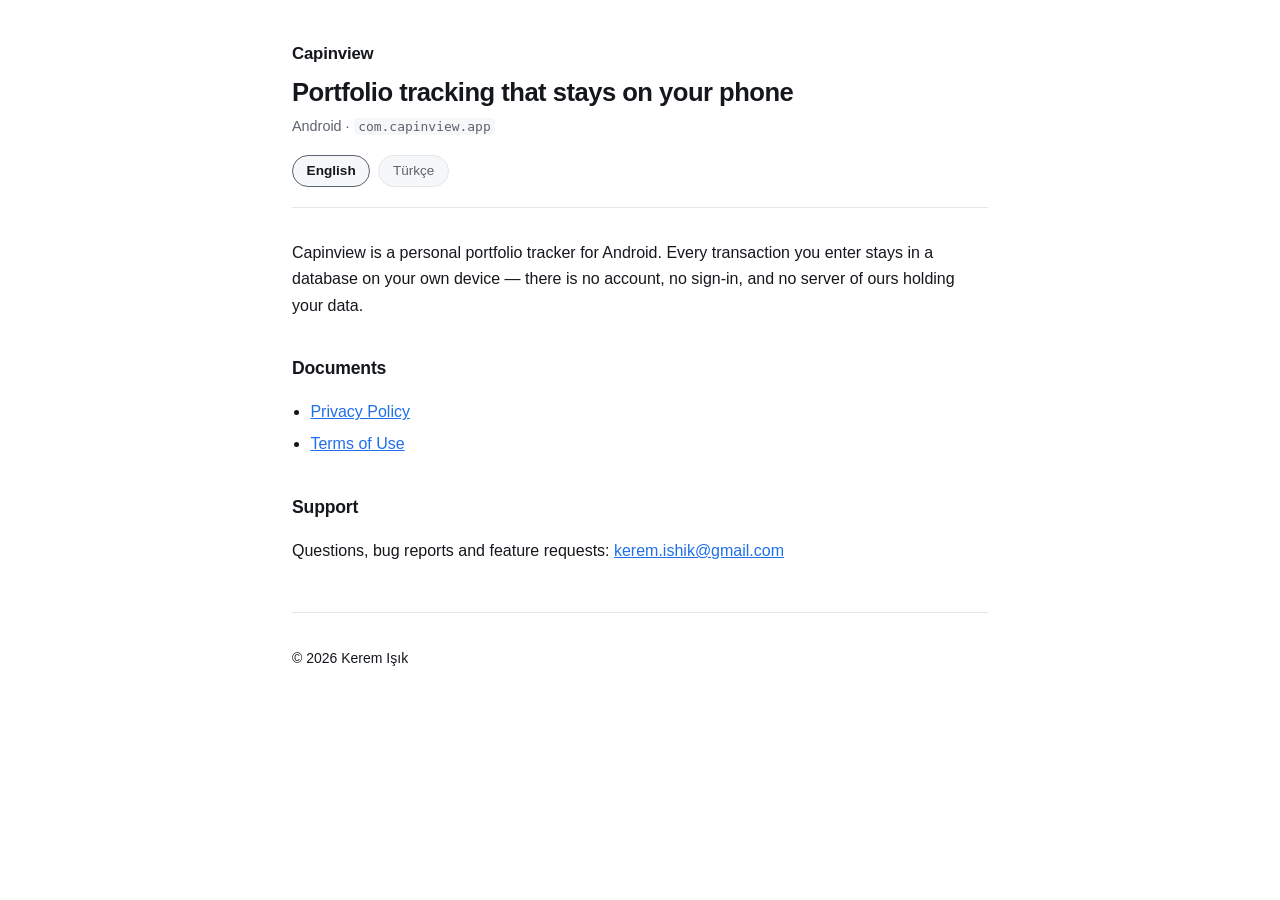
==== index.html @ dc518fc9 "first commit" ====
<!doctype html>
<html lang="en">
<head>
<meta charset="utf-8">
<meta name="viewport" content="width=device-width, initial-scale=1">
<title>Capinview</title>
<link rel="stylesheet" href="_shared.css">
</head>
<body data-active="en">
<main>
<header>
  <div class="brand">Capinview</div>
  <h1 data-lang="en">Portfolio tracking that stays on your phone</h1>
  <h1 data-lang="tr">Telefonunuzdan çıkmayan portföy takibi</h1>
  <p class="meta" data-lang="en">Android · <code>com.capinview.app</code></p>
  <p class="meta" data-lang="tr">Android · <code>com.capinview.app</code></p>
  <div class="switch">
    <button type="button" data-set="en" aria-pressed="true">English</button>
    <button type="button" data-set="tr" aria-pressed="false">Türkçe</button>
  </div>
</header>

<div data-lang="en">
  <p>Capinview is a personal portfolio tracker for Android. Every transaction you enter stays in a
  database on your own device — there is no account, no sign-in, and no server of ours holding your
  data.</p>
  <h2>Documents</h2>
  <ul>
    <li><a href="privacy/">Privacy Policy</a></li>
    <li><a href="terms/">Terms of Use</a></li>
  </ul>
  <h2>Support</h2>
  <p>Questions, bug reports and feature requests:
  <a href="mailto:kerem.ishik@gmail.com">kerem.ishik@gmail.com</a></p>
</div>

<div data-lang="tr">
  <p>Capinview, Android için kişisel bir portföy takip uygulamasıdır. Girdiğiniz her işlem kendi
  cihazınızdaki bir veritabanında kalır — hesap yok, oturum açma yok ve verilerinizi tutan bir
  sunucumuz yok.</p>
  <h2>Belgeler</h2>
  <ul>
    <li><a href="privacy/">Gizlilik Politikası</a></li>
    <li><a href="terms/">Kullanım Koşulları</a></li>
  </ul>
  <h2>Destek</h2>
  <p>Soru, hata bildirimi ve özellik önerileri:
  <a href="mailto:kerem.ishik@gmail.com">kerem.ishik@gmail.com</a></p>
</div>

<footer>
  <p>© 2026 Kerem Işık</p>
</footer>
</main>

<script>
  var body = document.body;
  var buttons = document.querySelectorAll('.switch button');
  function setLang(lang) {
    body.setAttribute('data-active', lang);
    document.documentElement.lang = lang;
    buttons.forEach(function (b) {
      b.setAttribute('aria-pressed', String(b.dataset.set === lang));
    });
    try { localStorage.setItem('capinview-legal-lang', lang); } catch (e) {}
  }
  buttons.forEach(function (b) {
    b.addEventListener('click', function () { setLang(b.dataset.set); });
  });
  var stored = null;
  try { stored = localStorage.getItem('capinview-legal-lang'); } catch (e) {}
  setLang(stored || ((navigator.language || 'en').toLowerCase().indexOf('tr') === 0 ? 'tr' : 'en'));
</script>
</body>
</html>
---- _shared.css ----
:root {
  --bg: #ffffff;
  --surface: #f6f7f9;
  --text: #14171c;
  --muted: #5b636e;
  --rule: #e3e6ea;
  --accent: #1f6feb;
}
@media (prefers-color-scheme: dark) {
  :root {
    --bg: #0f1216;
    --surface: #161a20;
    --text: #e7eaee;
    --muted: #9aa3ae;
    --rule: #262c34;
    --accent: #6ea8fe;
  }
}
* { box-sizing: border-box; }
html { -webkit-text-size-adjust: 100%; }
body {
  margin: 0;
  background: var(--bg);
  color: var(--text);
  font: 16px/1.65 -apple-system, BlinkMacSystemFont, "Segoe UI", Roboto, Helvetica, Arial, sans-serif;
}
main { max-width: 46rem; margin: 0 auto; padding: 2.5rem 1.25rem 5rem; }
header { border-bottom: 1px solid var(--rule); padding-bottom: 1.25rem; margin-bottom: 2rem; }
.brand { font-weight: 700; letter-spacing: -0.01em; font-size: 1.05rem; }
h1 { font-size: 1.6rem; line-height: 1.25; letter-spacing: -0.02em; margin: 0.6rem 0 0.35rem; }
h2 { font-size: 1.1rem; margin: 2.2rem 0 0.6rem; letter-spacing: -0.01em; }
p, li { color: var(--text); }
.meta { color: var(--muted); font-size: 0.9rem; margin: 0; }
ul { padding-left: 1.15rem; }
li { margin: 0.35rem 0; }
a { color: var(--accent); }
code { background: var(--surface); padding: 0.1em 0.35em; border-radius: 4px; font-size: 0.9em; }
.switch { display: flex; gap: 0.5rem; margin-top: 1rem; }
.switch button {
  font: inherit; font-size: 0.85rem; cursor: pointer;
  background: var(--surface); color: var(--muted);
  border: 1px solid var(--rule); border-radius: 999px; padding: 0.25rem 0.85rem;
}
.switch button[aria-pressed="true"] { color: var(--text); border-color: var(--muted); font-weight: 600; }
[data-lang] { display: none; }
body[data-active="en"] [data-lang="en"], body[data-active="tr"] [data-lang="tr"] { display: block; }
li[data-lang] { display: list-item; }
body[data-active="en"] li[data-lang="tr"], body[data-active="tr"] li[data-lang="en"] { display: none; }
footer { border-top: 1px solid var(--rule); margin-top: 3rem; padding-top: 1.25rem; color: var(--muted); font-size: 0.875rem; }
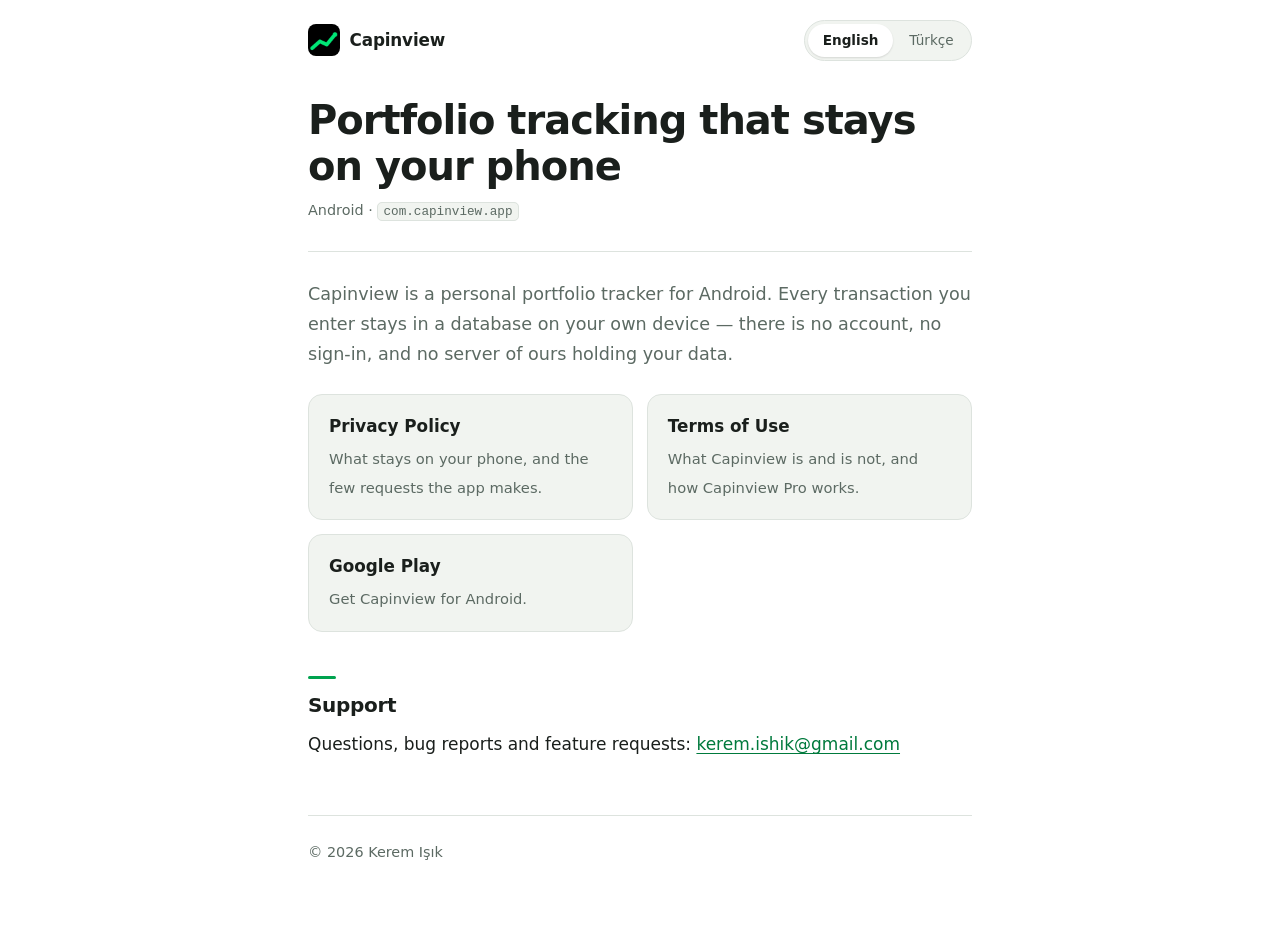
==== commit c8c9b69d: "Make the legal pages readable: publish the stylesheet, use the app's look GitHub Pages runs Jekyll, " ====
--- a/index.html
+++ b/index.html
@@ -4,12 +4,15 @@
 <meta charset="utf-8">
 <meta name="viewport" content="width=device-width, initial-scale=1">
 <title>Capinview</title>
-<link rel="stylesheet" href="_shared.css">
+<link rel="stylesheet" href="site.css">
+<link rel="icon" type="image/png" href="assets/favicon.png">
+<meta name="theme-color" content="#0c0f11" media="(prefers-color-scheme: dark)">
+<meta name="theme-color" content="#ffffff" media="(prefers-color-scheme: light)">
 </head>
 <body data-active="en">
 <main>
 <header>
-  <div class="brand">Capinview</div>
+  <a class="brand" href="./"><img src="assets/icon.png" alt="" width="32" height="32">Capinview</a>
   <h1 data-lang="en">Portfolio tracking that stays on your phone</h1>
   <h1 data-lang="tr">Telefonunuzdan çıkmayan portföy takibi</h1>
   <p class="meta" data-lang="en">Android · <code>com.capinview.app</code></p>
@@ -21,28 +24,28 @@
 </header>
 
 <div data-lang="en">
-  <p>Capinview is a personal portfolio tracker for Android. Every transaction you enter stays in a
-  database on your own device — there is no account, no sign-in, and no server of ours holding your
-  data.</p>
-  <h2>Documents</h2>
-  <ul>
-    <li><a href="privacy/">Privacy Policy</a></li>
-    <li><a href="terms/">Terms of Use</a></li>
-  </ul>
+  <p class="lead">Capinview is a personal portfolio tracker for Android. Every transaction you enter
+  stays in a database on your own device — there is no account, no sign-in, and no server of ours
+  holding your data.</p>
+  <div class="cards">
+    <a class="card" href="privacy/"><strong>Privacy Policy</strong><span>What stays on your phone, and the few requests the app makes.</span></a>
+    <a class="card" href="terms/"><strong>Terms of Use</strong><span>What Capinview is and is not, and how Capinview Pro works.</span></a>
+    <a class="card" href="https://play.google.com/store/apps/details?id=com.capinview.app"><strong>Google Play</strong><span>Get Capinview for Android.</span></a>
+  </div>
   <h2>Support</h2>
   <p>Questions, bug reports and feature requests:
   <a href="mailto:kerem.ishik@gmail.com">kerem.ishik@gmail.com</a></p>
 </div>
 
 <div data-lang="tr">
-  <p>Capinview, Android için kişisel bir portföy takip uygulamasıdır. Girdiğiniz her işlem kendi
-  cihazınızdaki bir veritabanında kalır — hesap yok, oturum açma yok ve verilerinizi tutan bir
+  <p class="lead">Capinview, Android için kişisel bir portföy takip uygulamasıdır. Girdiğiniz her işlem
+  kendi cihazınızdaki bir veritabanında kalır — hesap yok, oturum açma yok ve verilerinizi tutan bir
   sunucumuz yok.</p>
-  <h2>Belgeler</h2>
-  <ul>
-    <li><a href="privacy/">Gizlilik Politikası</a></li>
-    <li><a href="terms/">Kullanım Koşulları</a></li>
-  </ul>
+  <div class="cards">
+    <a class="card" href="privacy/"><strong>Gizlilik Politikası</strong><span>Telefonunuzda neyin kaldığı ve uygulamanın yaptığı birkaç istek.</span></a>
+    <a class="card" href="terms/"><strong>Kullanım Koşulları</strong><span>Capinview'ın ne olduğu, ne olmadığı ve Capinview Pro'nun işleyişi.</span></a>
+    <a class="card" href="https://play.google.com/store/apps/details?id=com.capinview.app"><strong>Google Play</strong><span>Capinview'ı Android için indirin.</span></a>
+  </div>
   <h2>Destek</h2>
   <p>Soru, hata bildirimi ve özellik önerileri:
   <a href="mailto:kerem.ishik@gmail.com">kerem.ishik@gmail.com</a></p>
--- a/site.css
+++ b/site.css
@@ -0,0 +1,147 @@
+/* Capinview legal pages. The app's own palette, light and dark, no external assets.
+   Named without a leading underscore: GitHub Pages (Jekyll) does not publish `_` files. */
+
+:root {
+  --bg: #ffffff;
+  --surface: #f1f4f0;
+  --border: #dde3de;
+  --text: #1a1f1c;
+  --muted: #5c6a63;
+  --accent: #00a34f;      /* the app's gain green; marks and rules only */
+  --link: #007a3d;        /* darker, so link text keeps AA contrast on white */
+  --accent-soft: #e3f6e9;
+  color-scheme: light dark;
+}
+@media (prefers-color-scheme: dark) {
+  :root {
+    --bg: #0c0f11;
+    --surface: #15191c;
+    --border: #232a2d;
+    --text: #e7ecea;
+    --muted: #8d9a95;
+    --accent: #00e676;
+    --link: #5ff0a0;
+    --accent-soft: #0a2e1c;
+  }
+}
+
+* { box-sizing: border-box; }
+html { -webkit-text-size-adjust: 100%; scroll-behavior: smooth; }
+body {
+  margin: 0;
+  background: var(--bg);
+  color: var(--text);
+  font: 17px/1.7 system-ui, -apple-system, "Segoe UI", Roboto, "Helvetica Neue", Arial, sans-serif;
+  -webkit-font-smoothing: antialiased;
+}
+main { max-width: 44rem; margin: 0 auto; padding: 1.25rem 1.25rem 5rem; }
+
+/* ---- Header: brand and language on one row, then the title ---- */
+header {
+  display: grid;
+  grid-template-columns: 1fr auto;
+  align-items: center;
+  column-gap: 1rem;
+  padding-bottom: 1.75rem;
+  margin-bottom: 1.75rem;
+  border-bottom: 1px solid var(--border);
+}
+header > :not(.brand):not(.switch) { grid-column: 1 / -1; }
+.brand {
+  display: inline-flex; align-items: center; gap: 0.6rem;
+  font-weight: 700; font-size: 1.05rem; letter-spacing: -0.01em;
+  color: var(--text); text-decoration: none;
+}
+.brand img { width: 32px; height: 32px; border-radius: 8px; display: block; }
+.switch {
+  grid-column: 2; grid-row: 1;
+  display: inline-flex; padding: 3px; gap: 2px;
+  background: var(--surface); border: 1px solid var(--border); border-radius: 999px;
+}
+.switch button {
+  font: inherit; font-size: 0.85rem; cursor: pointer;
+  background: transparent; color: var(--muted);
+  border: 0; border-radius: 999px; padding: 0.3rem 0.9rem;
+}
+.switch button[aria-pressed="true"] { background: var(--bg); color: var(--text); font-weight: 600;
+  box-shadow: 0 1px 2px rgb(0 0 0 / 0.12); }
+.switch button:focus-visible { outline: 2px solid var(--accent); outline-offset: 2px; }
+
+h1 {
+  font-size: clamp(1.9rem, 5vw, 2.5rem); line-height: 1.15; letter-spacing: -0.025em;
+  margin: 2.25rem 0 0.6rem;
+}
+.meta { color: var(--muted); font-size: 0.9rem; margin: 0; }
+
+/* ---- Body text ---- */
+h2 {
+  font-size: 1.25rem; line-height: 1.3; letter-spacing: -0.015em;
+  margin: 2.75rem 0 0.75rem;
+  scroll-margin-top: 1.5rem;
+}
+h2::before {
+  content: ""; display: block; width: 1.75rem; height: 3px; border-radius: 2px;
+  background: var(--accent); margin-bottom: 0.85rem;
+}
+p, li { margin: 0 0 1rem; }
+ul, ol { padding-left: 1.25rem; margin: 0 0 1rem; }
+li { margin: 0.4rem 0; }
+li::marker { color: var(--muted); }
+strong { font-weight: 650; }
+a { color: var(--link); text-decoration-thickness: 1px; text-underline-offset: 3px; }
+a:hover { text-decoration-thickness: 2px; }
+code {
+  font: 0.88em ui-monospace, SFMono-Regular, Menlo, Consolas, monospace;
+  background: var(--surface); border: 1px solid var(--border);
+  padding: 0.08em 0.4em; border-radius: 5px;
+}
+
+/* The privacy policy's "short version": the one paragraph most readers stop at. */
+.summary {
+  background: var(--accent-soft);
+  border: 1px solid var(--border);
+  border-left: 4px solid var(--accent);
+  border-radius: 12px;
+  padding: 1rem 1.25rem;
+}
+
+/* Contents list, built by the page script from the section headings. */
+.toc {
+  background: var(--surface); border: 1px solid var(--border); border-radius: 12px;
+  padding: 1rem 1.25rem; margin: 0 0 2rem;
+}
+.toc p { margin: 0 0 0.5rem; font-size: 0.8rem; font-weight: 600; letter-spacing: 0.06em;
+  text-transform: uppercase; color: var(--muted); }
+.toc ol { margin: 0; padding-left: 1.25rem; columns: 2 16rem; column-gap: 2rem; }
+.toc li { margin: 0 0 0.35rem; font-size: 0.95rem; break-inside: avoid; }
+.toc a { color: var(--text); text-decoration: none; }
+.toc a:hover { color: var(--link); text-decoration: underline; }
+
+/* Landing page cards. */
+.cards { display: grid; grid-template-columns: repeat(auto-fit, minmax(14rem, 1fr)); gap: 0.85rem; margin: 1.5rem 0 2rem; }
+.card {
+  display: block; padding: 1.1rem 1.25rem; border-radius: 14px;
+  background: var(--surface); border: 1px solid var(--border);
+  color: var(--text); text-decoration: none;
+}
+.card:hover { border-color: var(--accent); }
+.card strong { display: block; font-size: 1.05rem; margin-bottom: 0.2rem; }
+.card span { color: var(--muted); font-size: 0.92rem; line-height: 1.5; }
+.lead { font-size: 1.1rem; color: var(--muted); }
+
+/* ---- Language switching ---- */
+[data-lang] { display: none; }
+body[data-active="en"] [data-lang="en"], body[data-active="tr"] [data-lang="tr"] { display: block; }
+body[data-active="en"] li[data-lang="en"], body[data-active="tr"] li[data-lang="tr"] { display: list-item; }
+
+footer {
+  border-top: 1px solid var(--border); margin-top: 3.5rem; padding-top: 1.25rem;
+  color: var(--muted); font-size: 0.9rem;
+}
+footer p { margin: 0.25rem 0; }
+
+@media (max-width: 30rem) {
+  body { font-size: 16px; }
+  main { padding-top: 1rem; }
+  h1 { margin-top: 1.75rem; }
+}
